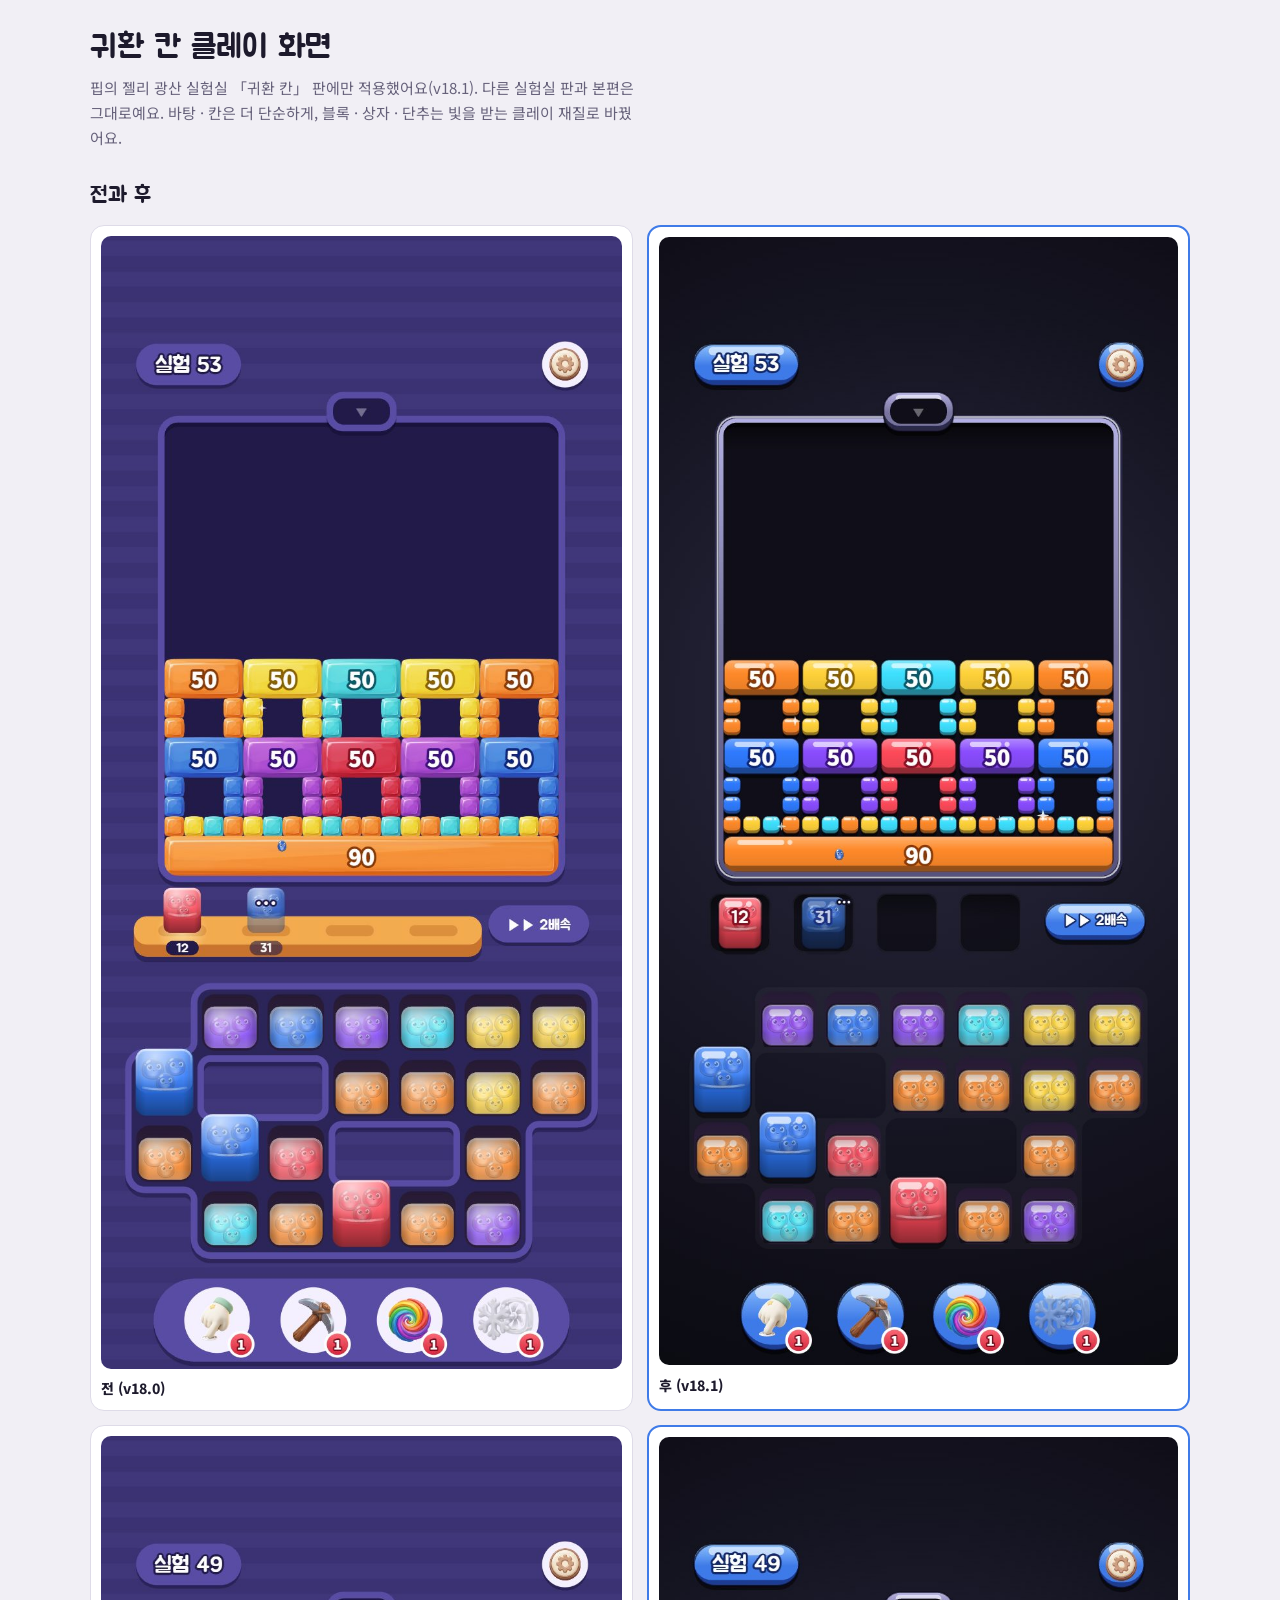
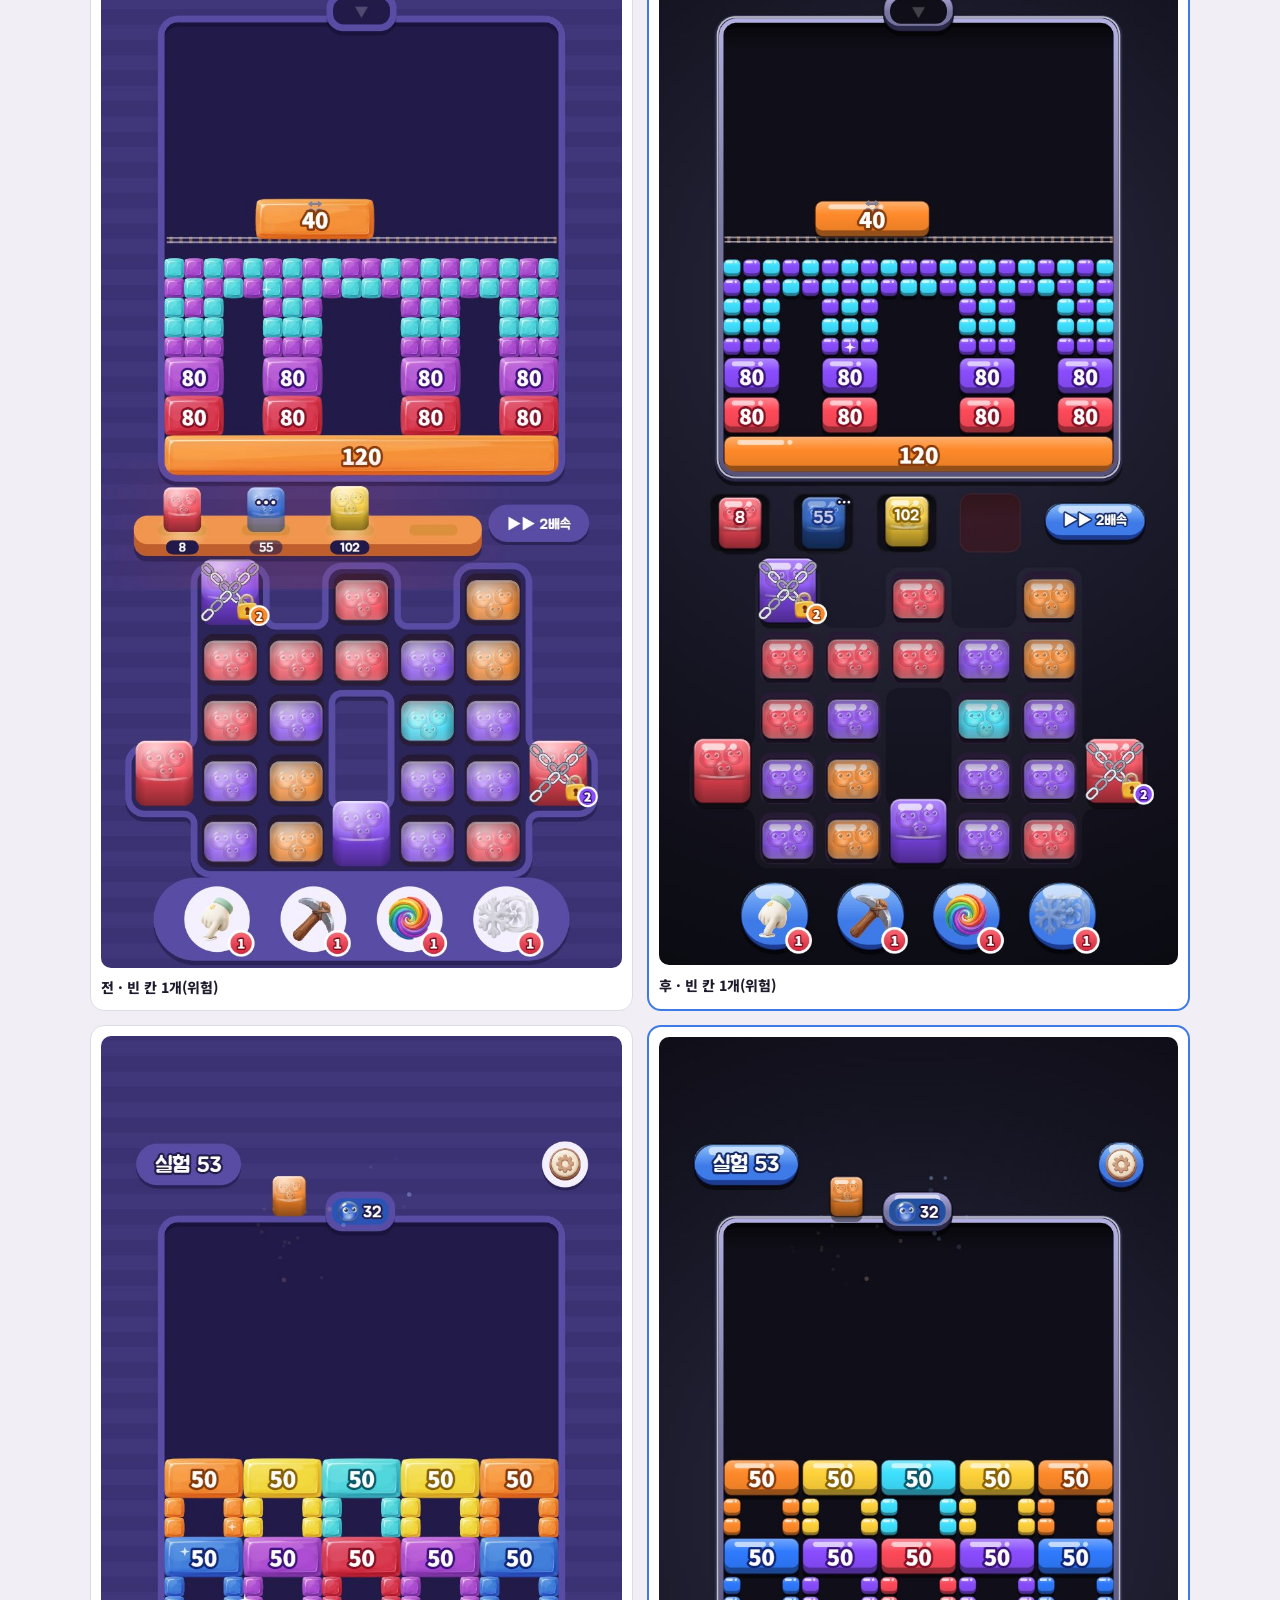
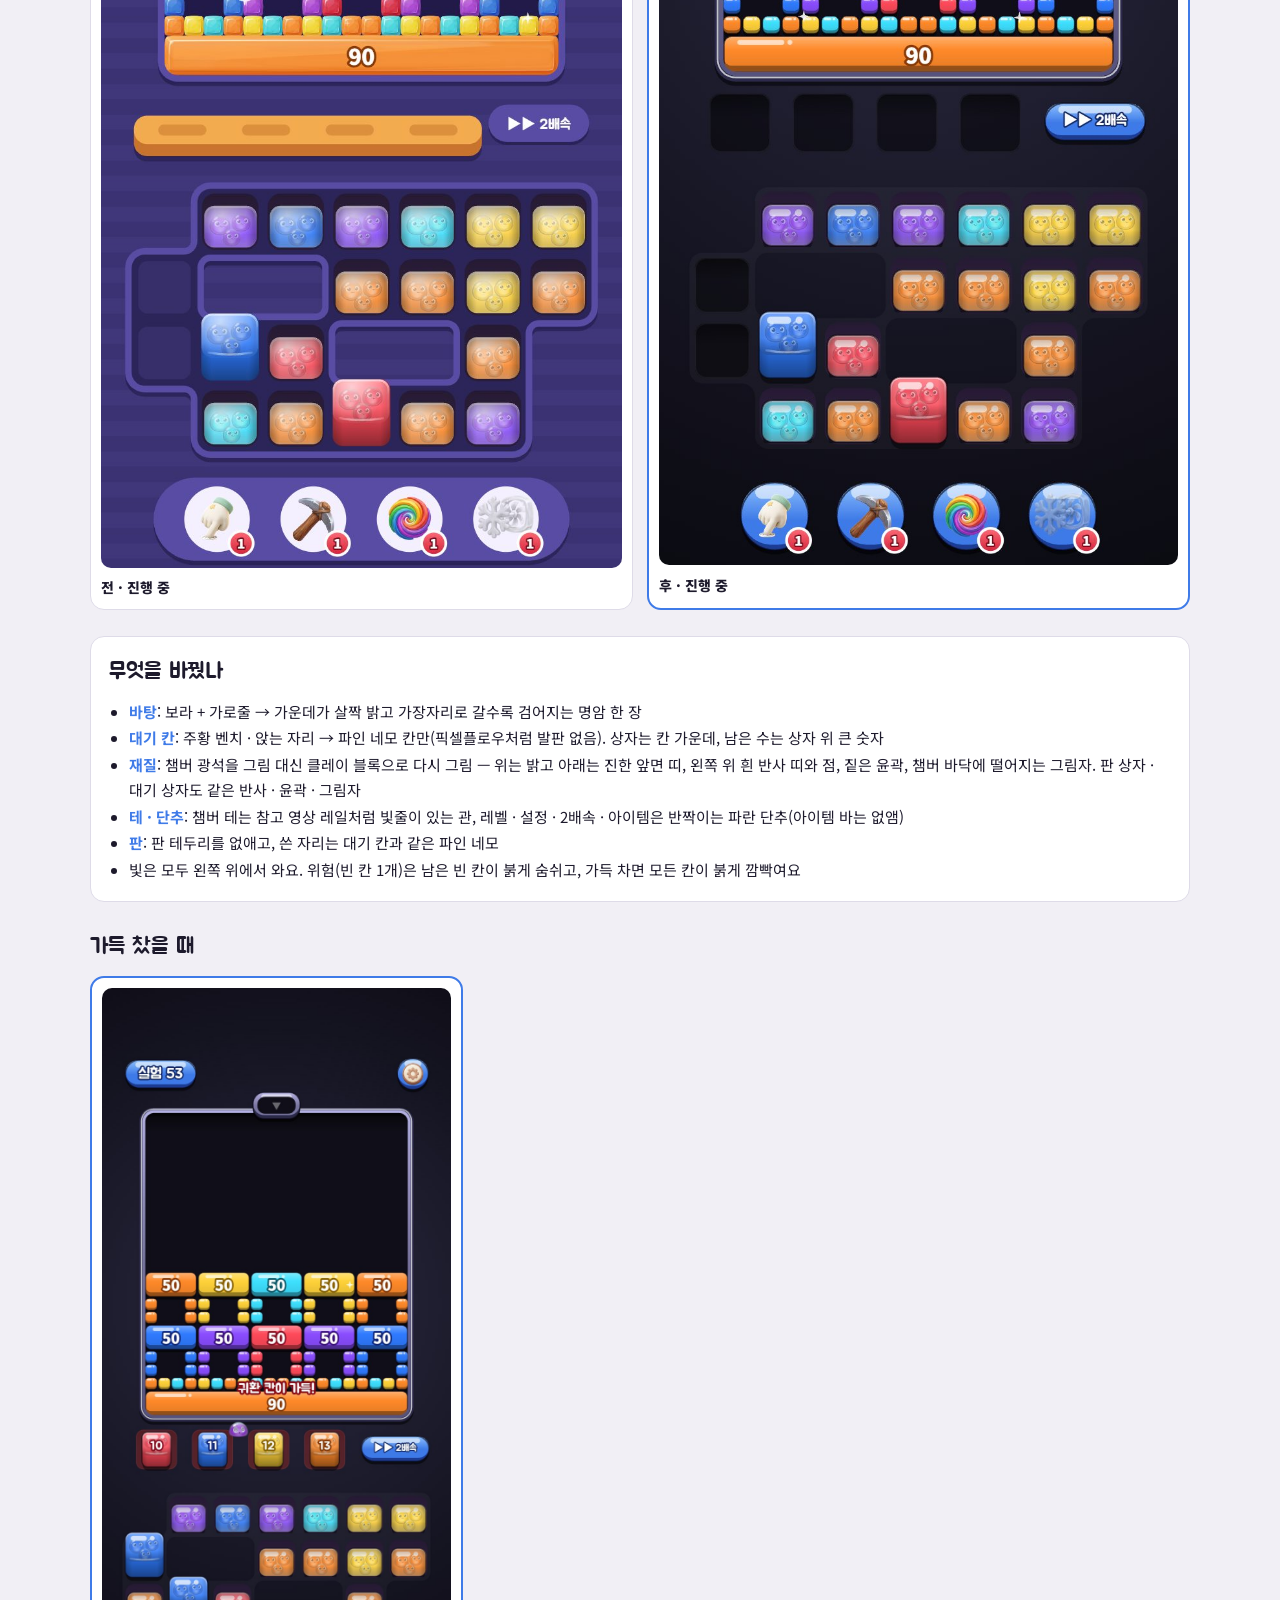
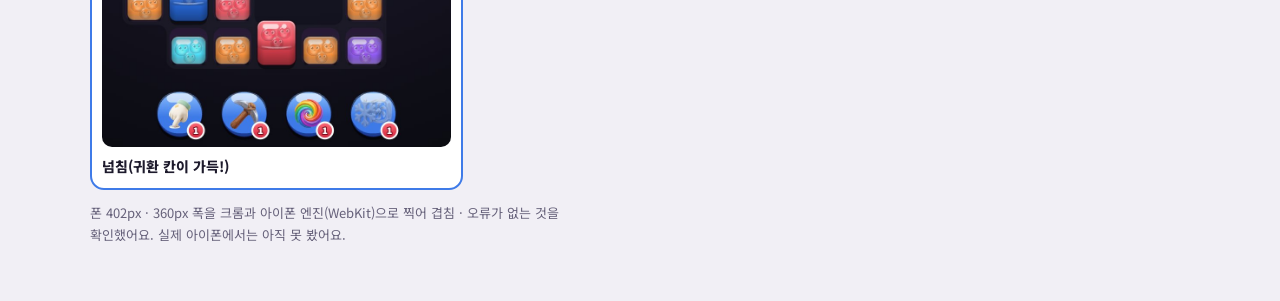
==== clay/index.html @ 87f44780 "deploy 2026-11-15_1923" ====
<!doctype html>
<html lang="ko">
<head>
<meta charset="utf-8">
<meta name="viewport" content="width=device-width, initial-scale=1, viewport-fit=cover">
<title>귀환 칸 클레이 화면</title>
<link rel="stylesheet" href="https://fonts.googleapis.com/css2?family=Jua&family=Noto+Sans+KR:wght@400;600;800&display=swap">
<style>
:root { --bg: #f1eff5; --panel: #fff; --ink: #1d1a2c; --muted: #66617a; --line: #dedbe8; --pick: #3f7be8;
  --display: 'Jua', 'Noto Sans KR', 'Apple SD Gothic Neo', sans-serif; --body: 'Noto Sans KR', 'Apple SD Gothic Neo', system-ui, sans-serif; }
@media (prefers-color-scheme: dark) { :root:not([data-theme="light"]) { --bg: #0e0d15; --panel: #1b1a27; --ink: #f2f0fa; --muted: #aaa6bf; --line: #2f2d40; --pick: #8cc0ff; color-scheme: dark } }
:root[data-theme="dark"] { --bg: #0e0d15; --panel: #1b1a27; --ink: #f2f0fa; --muted: #aaa6bf; --line: #2f2d40; --pick: #8cc0ff; color-scheme: dark }
body { margin: 0; background: var(--bg); color: var(--ink); font-family: var(--body); font-size: 15px; line-height: 1.65; }
.wrap { max-width: 1100px; margin: 0 auto; padding: 28px max(16px, env(safe-area-inset-right, 0px)) 56px max(16px, env(safe-area-inset-left, 0px)); display: grid; gap: 26px; }
h1, h2 { font-family: var(--display); font-weight: 400; margin: 0; text-wrap: balance; }
h1 { font-size: 32px; line-height: 1.2; } h2 { font-size: 22px; }
p { margin: 0; max-width: 68ch; } .muted { color: var(--muted); }
.pair { display: grid; grid-template-columns: repeat(2, minmax(0, 1fr)); gap: 14px; }
.grid { display: grid; grid-template-columns: repeat(2, minmax(0, 1fr)); gap: 14px; max-width: 760px; }
figure { margin: 0; background: var(--panel); border: 1px solid var(--line); border-radius: 14px; padding: 10px; display: grid; gap: 8px; min-width: 0; }
figure.after { border: 2px solid var(--pick); }
figure img { width: 100%; display: block; border-radius: 10px; aspect-ratio: 402 / 874; object-fit: cover; background: #0b0a12; }
figcaption { font-weight: 800; font-size: 14px; }
ul { margin: 0; padding-left: 20px; } li { margin: 2px 0; }
.box { background: var(--panel); border: 1px solid var(--line); border-radius: 14px; padding: 16px 18px; display: grid; gap: 8px; }
.box strong { color: var(--pick); }
</style>
</head>
<body>
<div class="wrap">
  <section style="display:grid;gap:10px">
    <h1>귀환 칸 클레이 화면</h1>
    <p class="muted">핍의 젤리 광산 실험실 「귀환 칸」 판에만 적용했어요(v18.1). 다른 실험실 판과 본편은 그대로예요. 바탕 · 칸은 더 단순하게, 블록 · 상자 · 단추는 빛을 받는 클레이 재질로 바꿨어요.</p>
  </section>

  <section style="display:grid;gap:12px">
    <h2>전과 후</h2>
    <div class="pair">
      <figure><img src="img/a53.jpg" alt="전: 보라 줄무늬 바탕, 주황 벤치 위 상자"><figcaption>전 (v18.0)</figcaption></figure>
      <figure class="after"><img src="img/c53.jpg" alt="후: 검정 명암 바탕, 파인 네모 대기 칸, 반짝이는 클레이 블록"><figcaption>후 (v18.1)</figcaption></figure>
      <figure><img src="img/a49.jpg" alt="전: 빈 칸 1개 위험, 벤치가 붉게 빛남"><figcaption>전 · 빈 칸 1개(위험)</figcaption></figure>
      <figure class="after"><img src="img/c49.jpg" alt="후: 남은 빈 칸이 붉게 숨쉼"><figcaption>후 · 빈 칸 1개(위험)</figcaption></figure>
      <figure><img src="img/aprog.jpg" alt="전: 진행 중 발사구"><figcaption>전 · 진행 중</figcaption></figure>
      <figure class="after"><img src="img/cprog.jpg" alt="후: 진행 중, 반짝이는 발사구와 대기 상자"><figcaption>후 · 진행 중</figcaption></figure>
    </div>
  </section>

  <section class="box">
    <h2>무엇을 바꿨나</h2>
    <ul>
      <li><strong>바탕</strong>: 보라 + 가로줄 → 가운데가 살짝 밝고 가장자리로 갈수록 검어지는 명암 한 장</li>
      <li><strong>대기 칸</strong>: 주황 벤치 · 앉는 자리 → 파인 네모 칸만(픽셀플로우처럼 발판 없음). 상자는 칸 가운데, 남은 수는 상자 위 큰 숫자</li>
      <li><strong>재질</strong>: 챔버 광석을 그림 대신 클레이 블록으로 다시 그림 — 위는 밝고 아래는 진한 앞면 띠, 왼쪽 위 흰 반사 띠와 점, 짙은 윤곽, 챔버 바닥에 떨어지는 그림자. 판 상자 · 대기 상자도 같은 반사 · 윤곽 · 그림자</li>
      <li><strong>테 · 단추</strong>: 챔버 테는 참고 영상 레일처럼 빛줄이 있는 관, 레벨 · 설정 · 2배속 · 아이템은 반짝이는 파란 단추(아이템 바는 없앰)</li>
      <li><strong>판</strong>: 판 테두리를 없애고, 쓴 자리는 대기 칸과 같은 파인 네모</li>
      <li>빛은 모두 왼쪽 위에서 와요. 위험(빈 칸 1개)은 남은 빈 칸이 붉게 숨쉬고, 가득 차면 모든 칸이 붉게 깜빡여요</li>
    </ul>
  </section>

  <section style="display:grid;gap:12px">
    <h2>가득 찼을 때</h2>
    <div class="grid">
      <figure class="after"><img src="img/cover.jpg" alt="귀환 칸이 가득 차 모든 칸이 붉게 깜빡임"><figcaption>넘침(귀환 칸이 가득!)</figcaption></figure>
    </div>
    <p class="muted" style="font-size:13px">폰 402px · 360px 폭을 크롬과 아이폰 엔진(WebKit)으로 찍어 겹침 · 오류가 없는 것을 확인했어요. 실제 아이폰에서는 아직 못 봤어요.</p>
  </section>
</div>
</body>
</html>
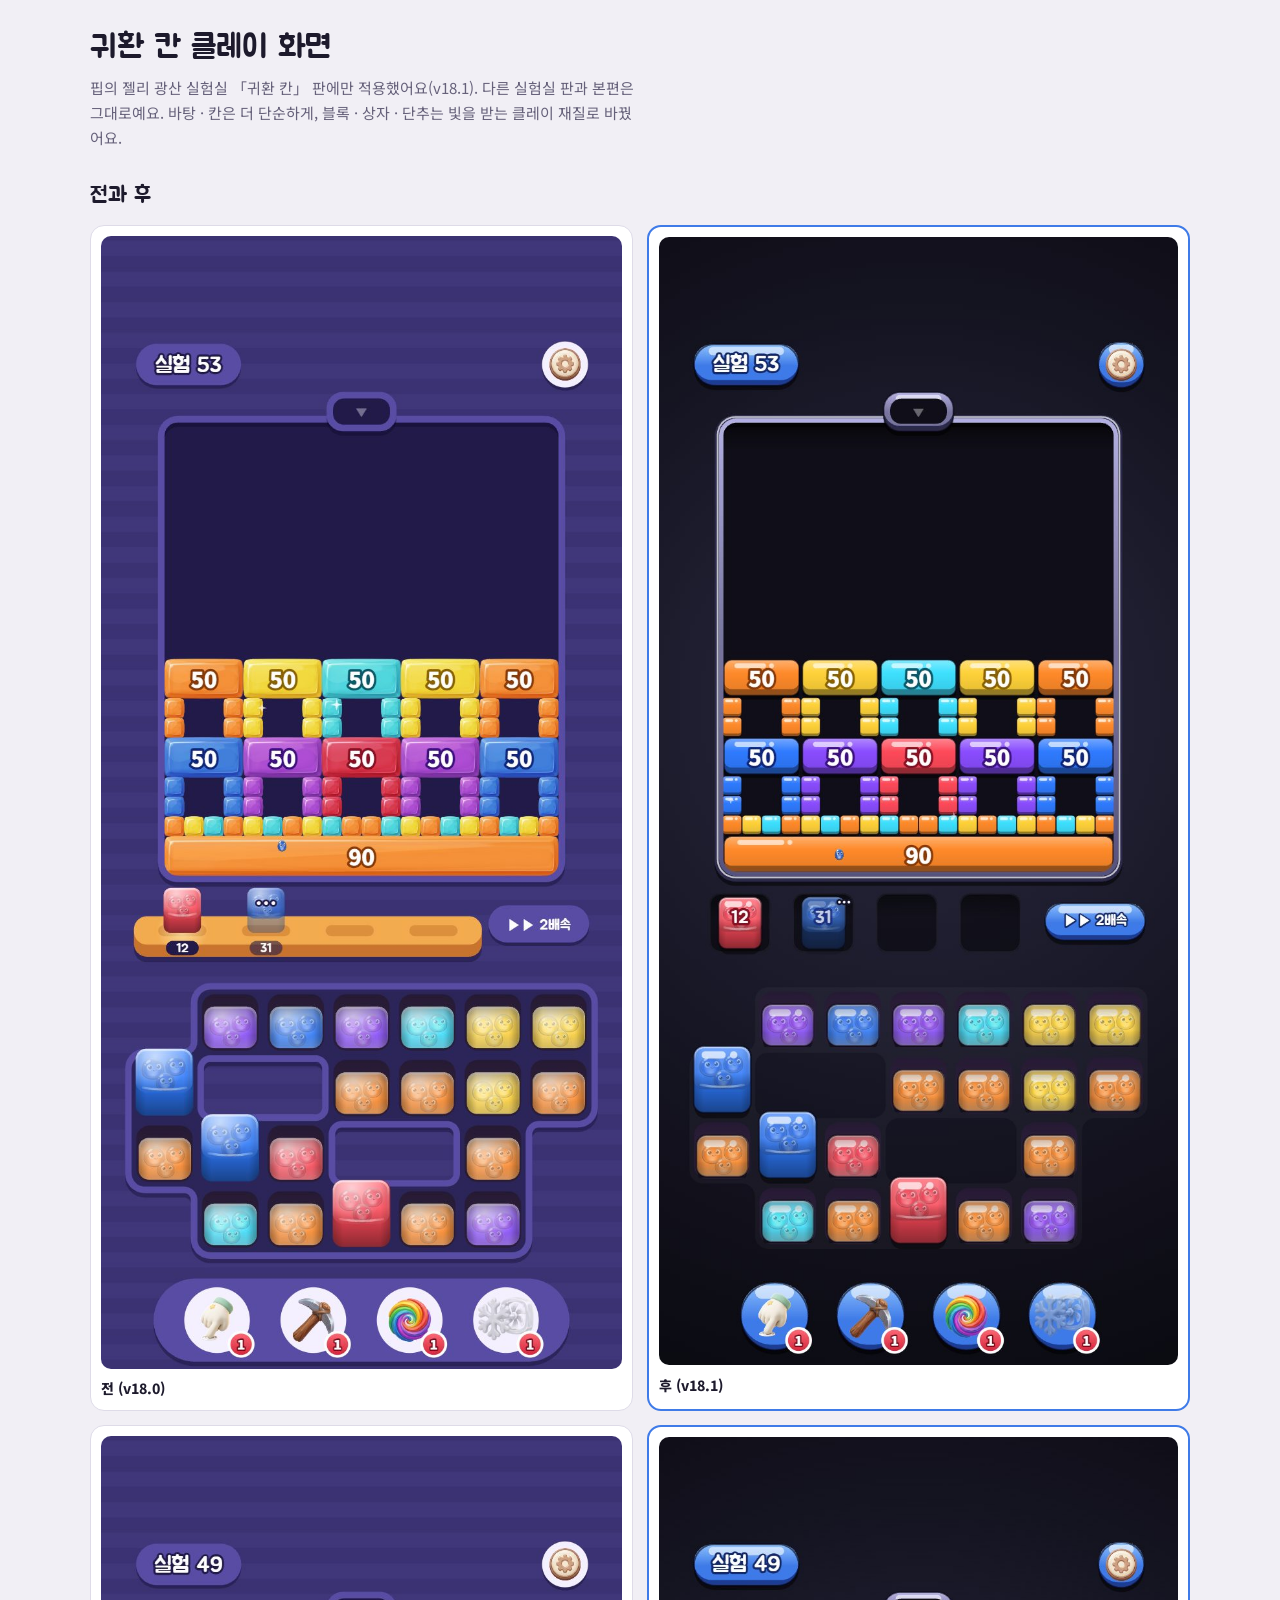
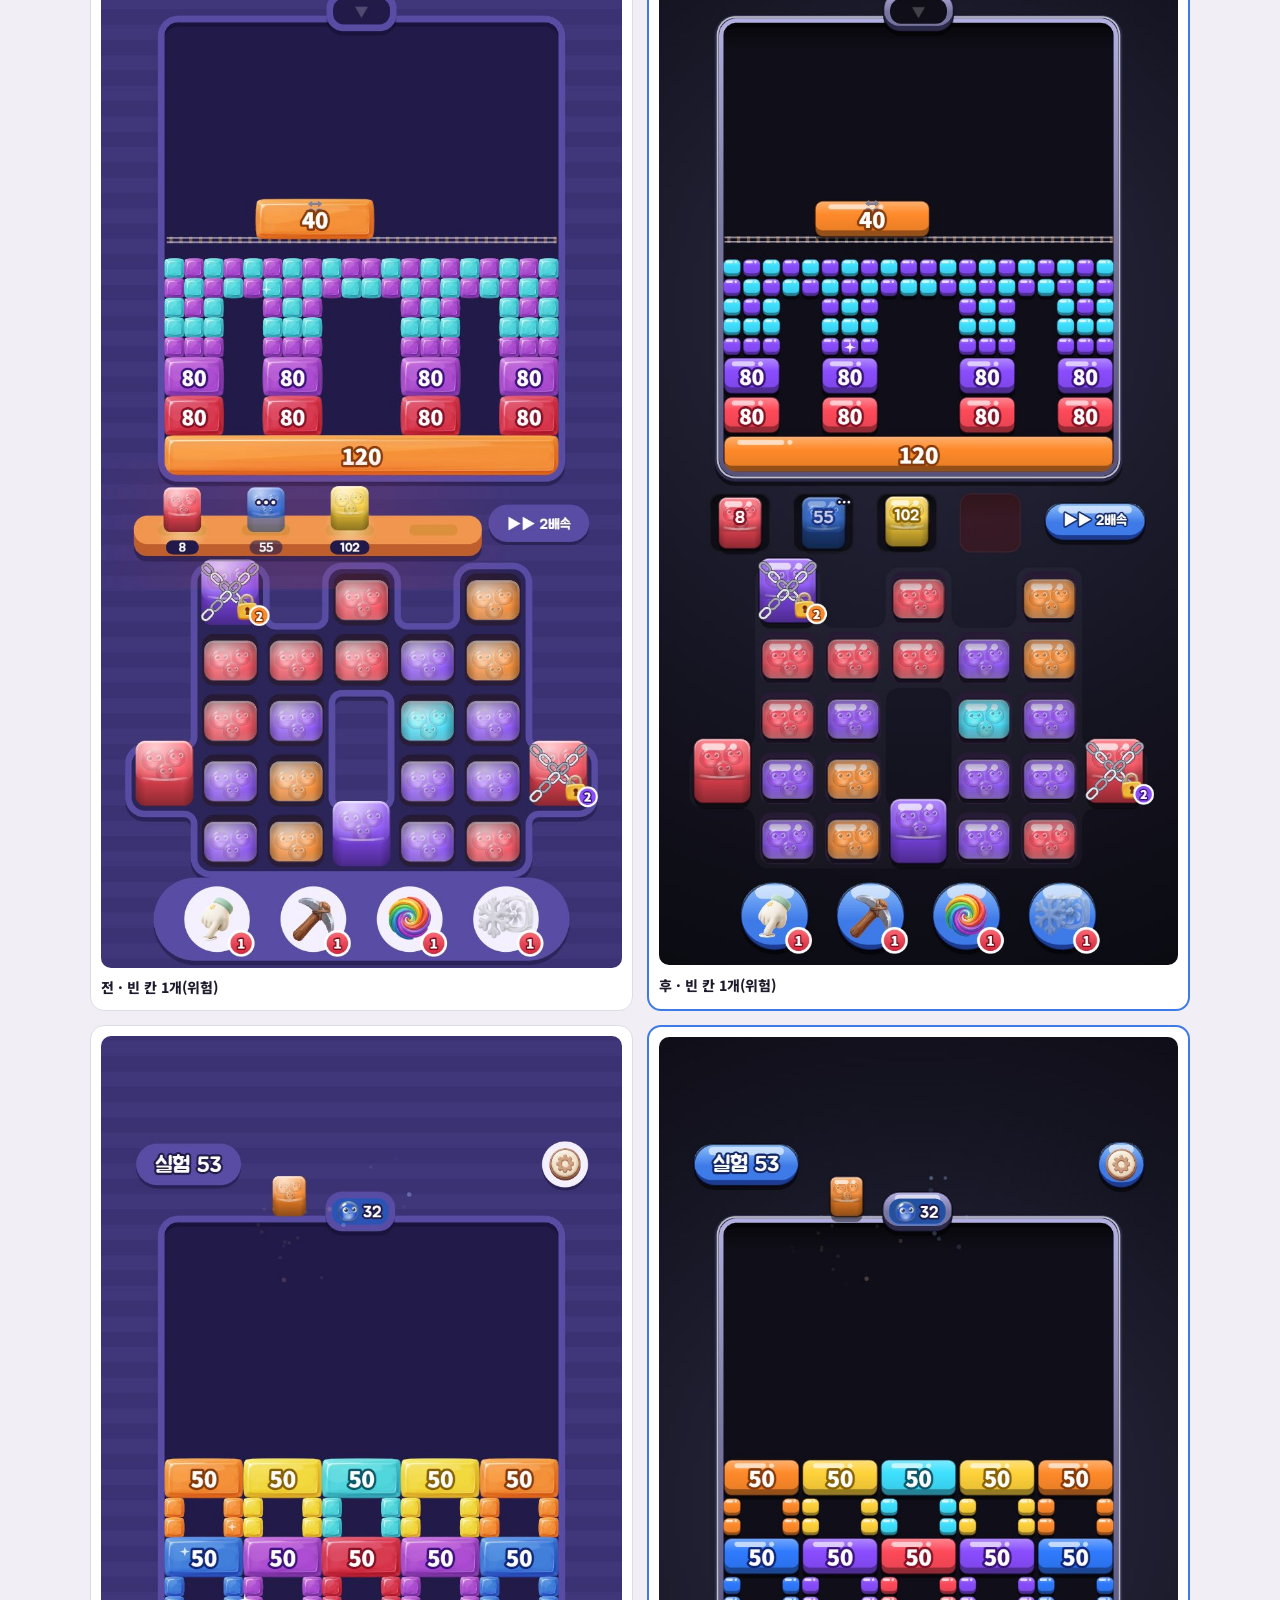
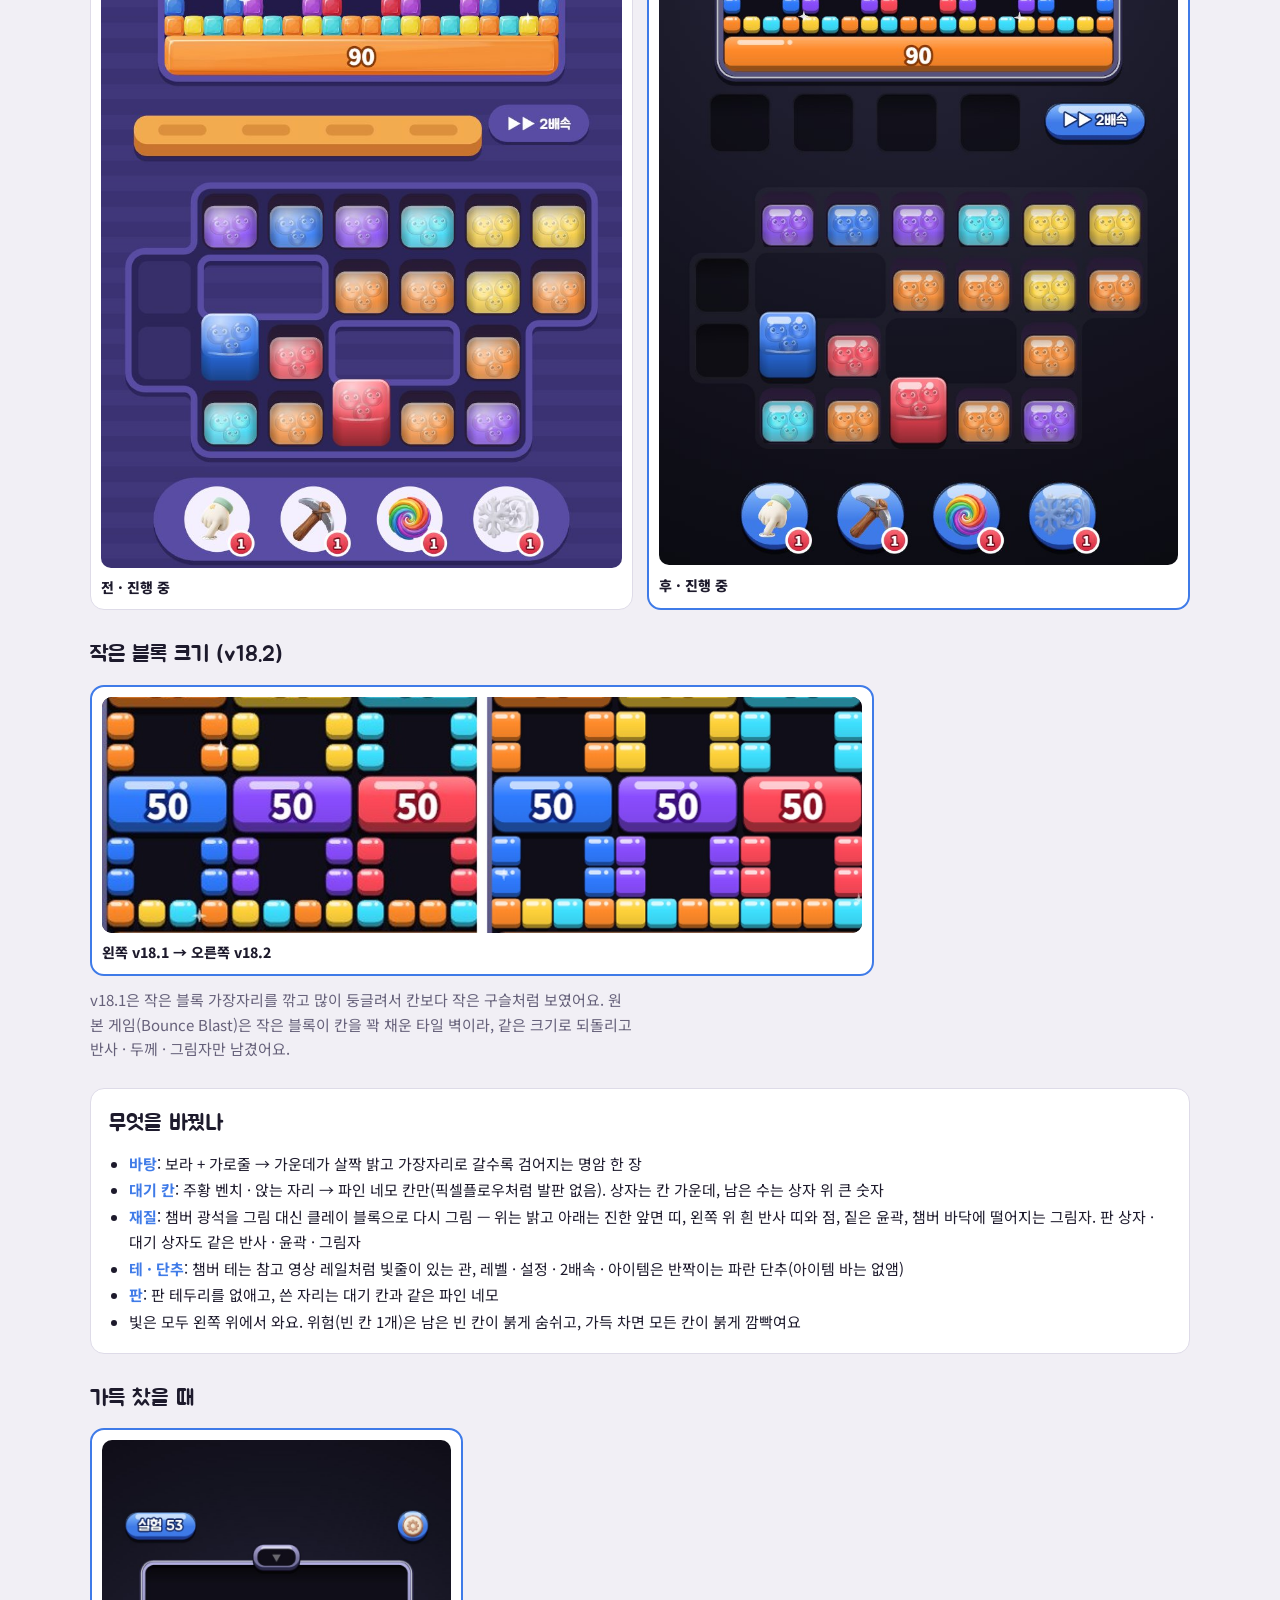
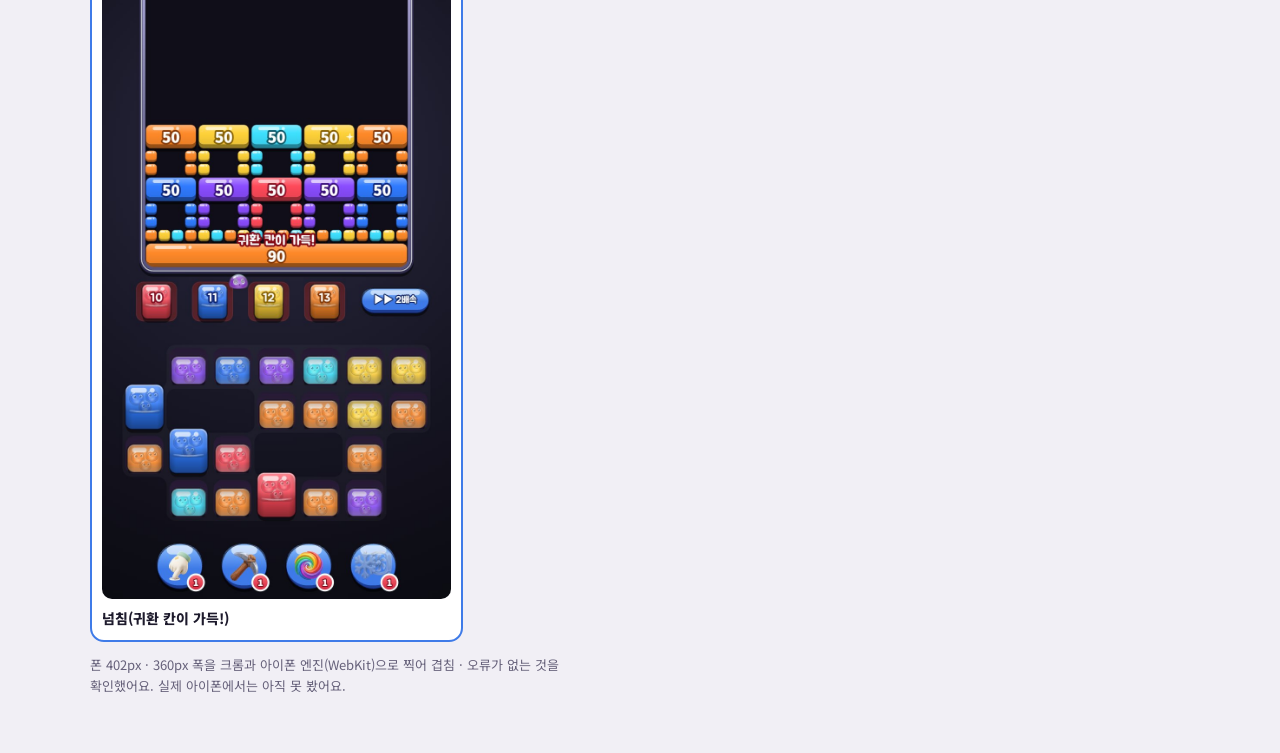
==== commit 9e8a0440: "deploy 2026-11-15_2304" ====
--- a/clay/index.html
+++ b/clay/index.html
@@ -45,6 +45,12 @@
     </div>
   </section>
 
+  <section style="display:grid;gap:12px">
+    <h2>작은 블록 크기 (v18.2)</h2>
+    <figure class="after" style="max-width:760px"><img src="img/small.jpg" alt="왼쪽 v18.1: 작은 블록이 둥글게 깎여 구슬처럼 떨어져 보임. 오른쪽 v18.2: 칸을 꽉 채운 타일" style="aspect-ratio:auto;object-fit:contain"><figcaption>왼쪽 v18.1 → 오른쪽 v18.2</figcaption></figure>
+    <p class="muted">v18.1은 작은 블록 가장자리를 깎고 많이 둥글려서 칸보다 작은 구슬처럼 보였어요. 원본 게임(Bounce Blast)은 작은 블록이 칸을 꽉 채운 타일 벽이라, 같은 크기로 되돌리고 반사 · 두께 · 그림자만 남겼어요.</p>
+  </section>
+
   <section class="box">
     <h2>무엇을 바꿨나</h2>
     <ul>
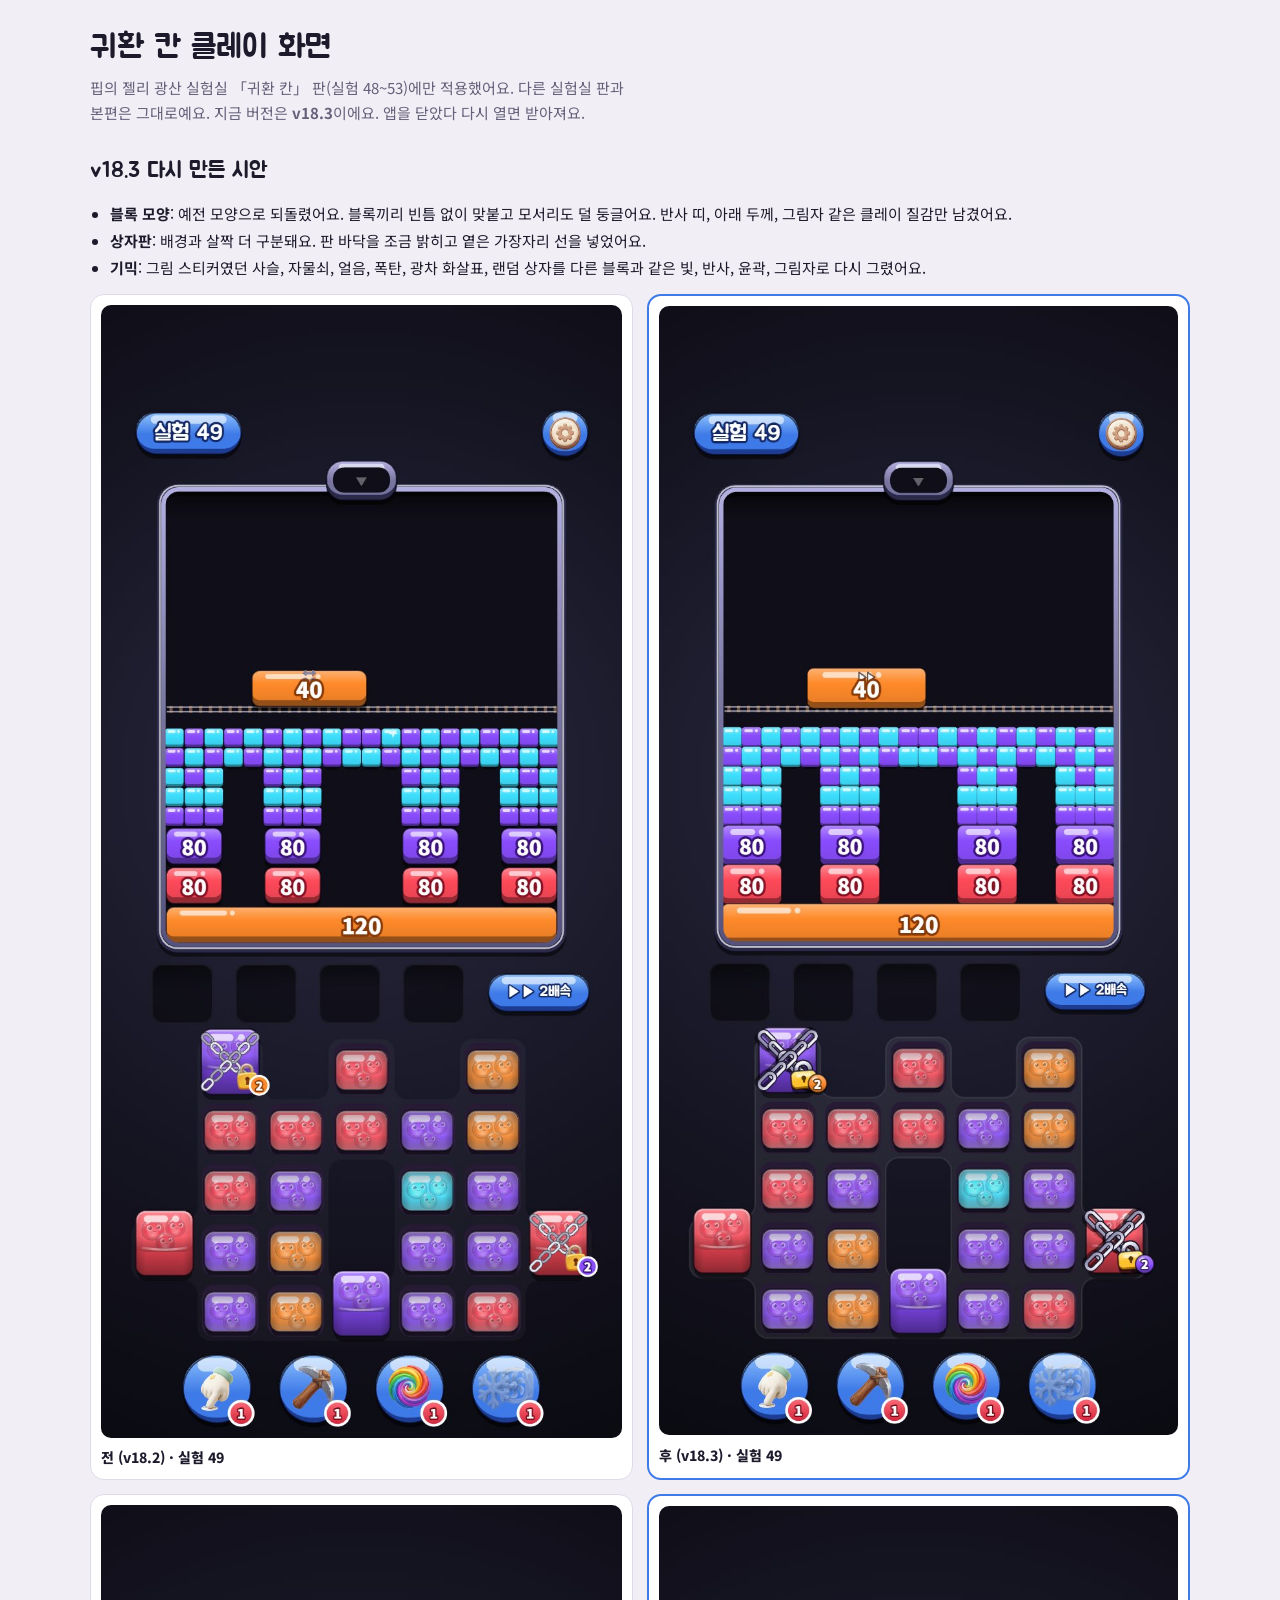
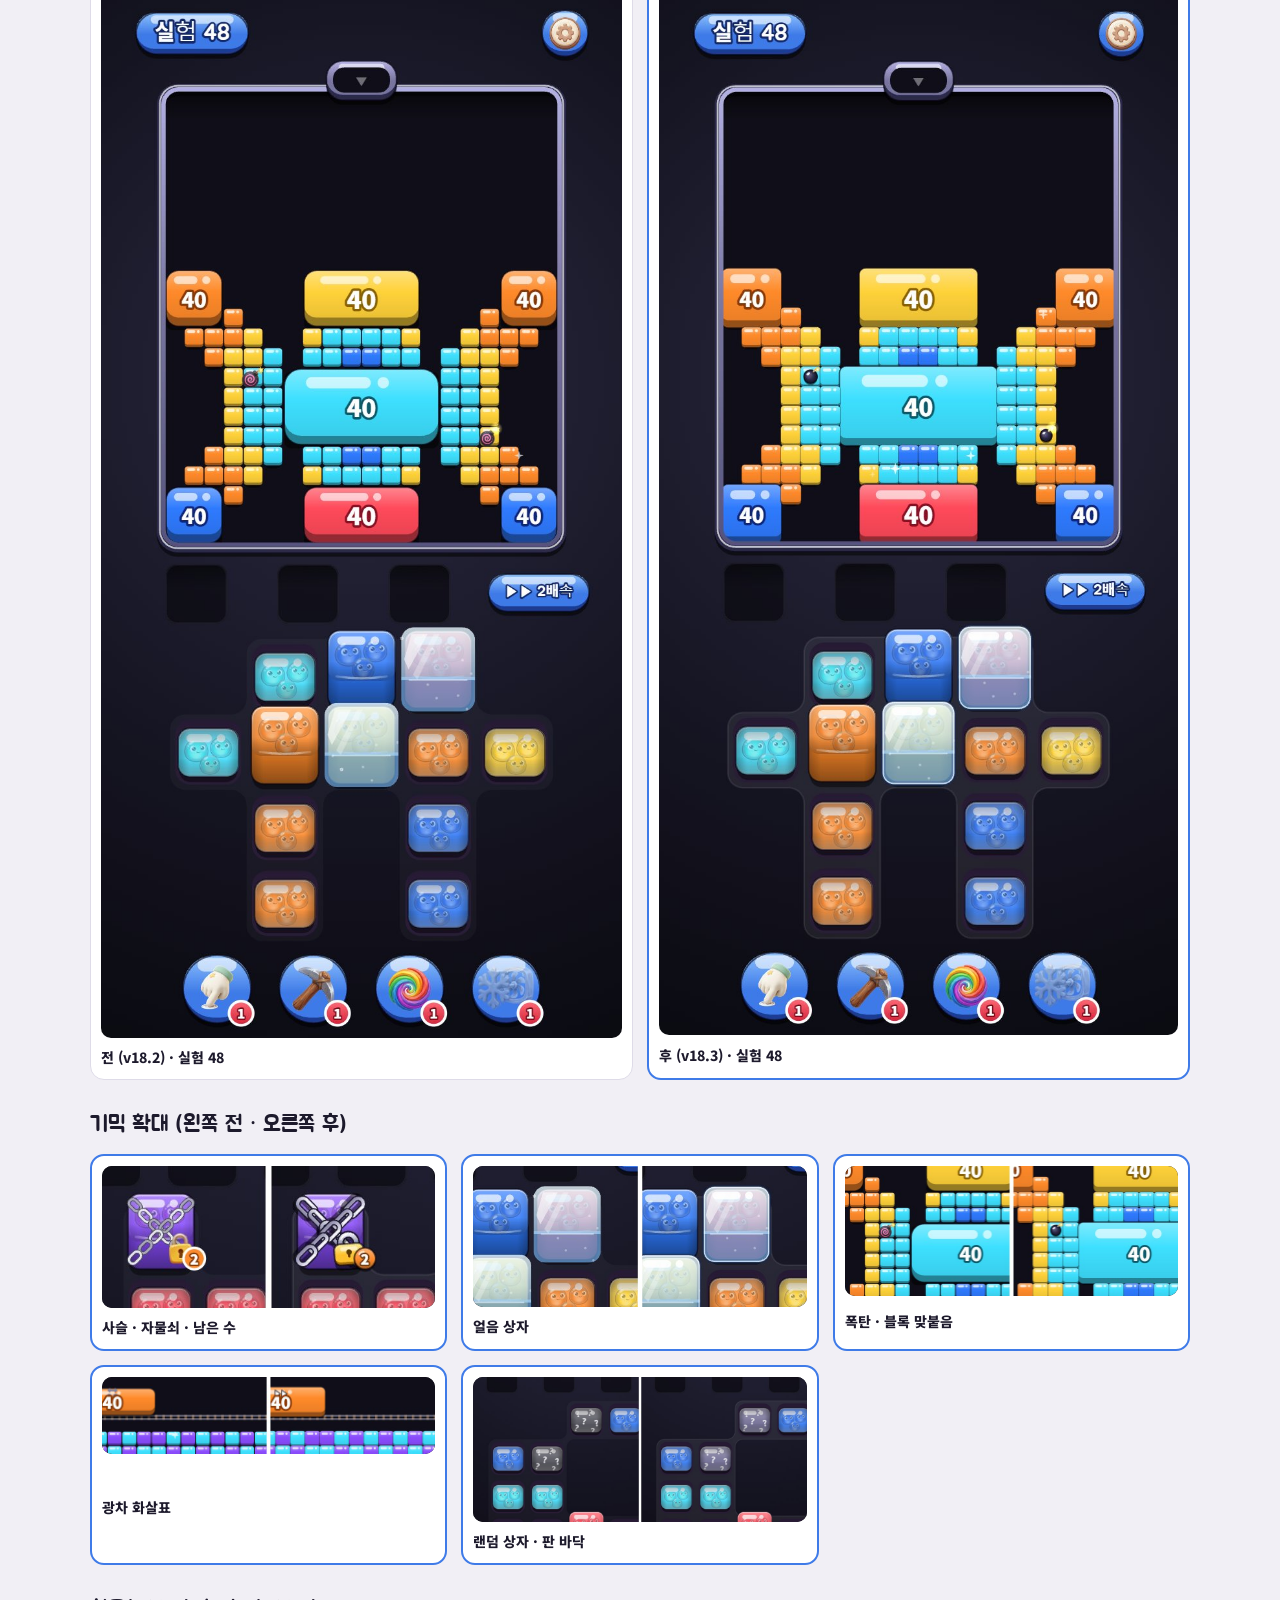
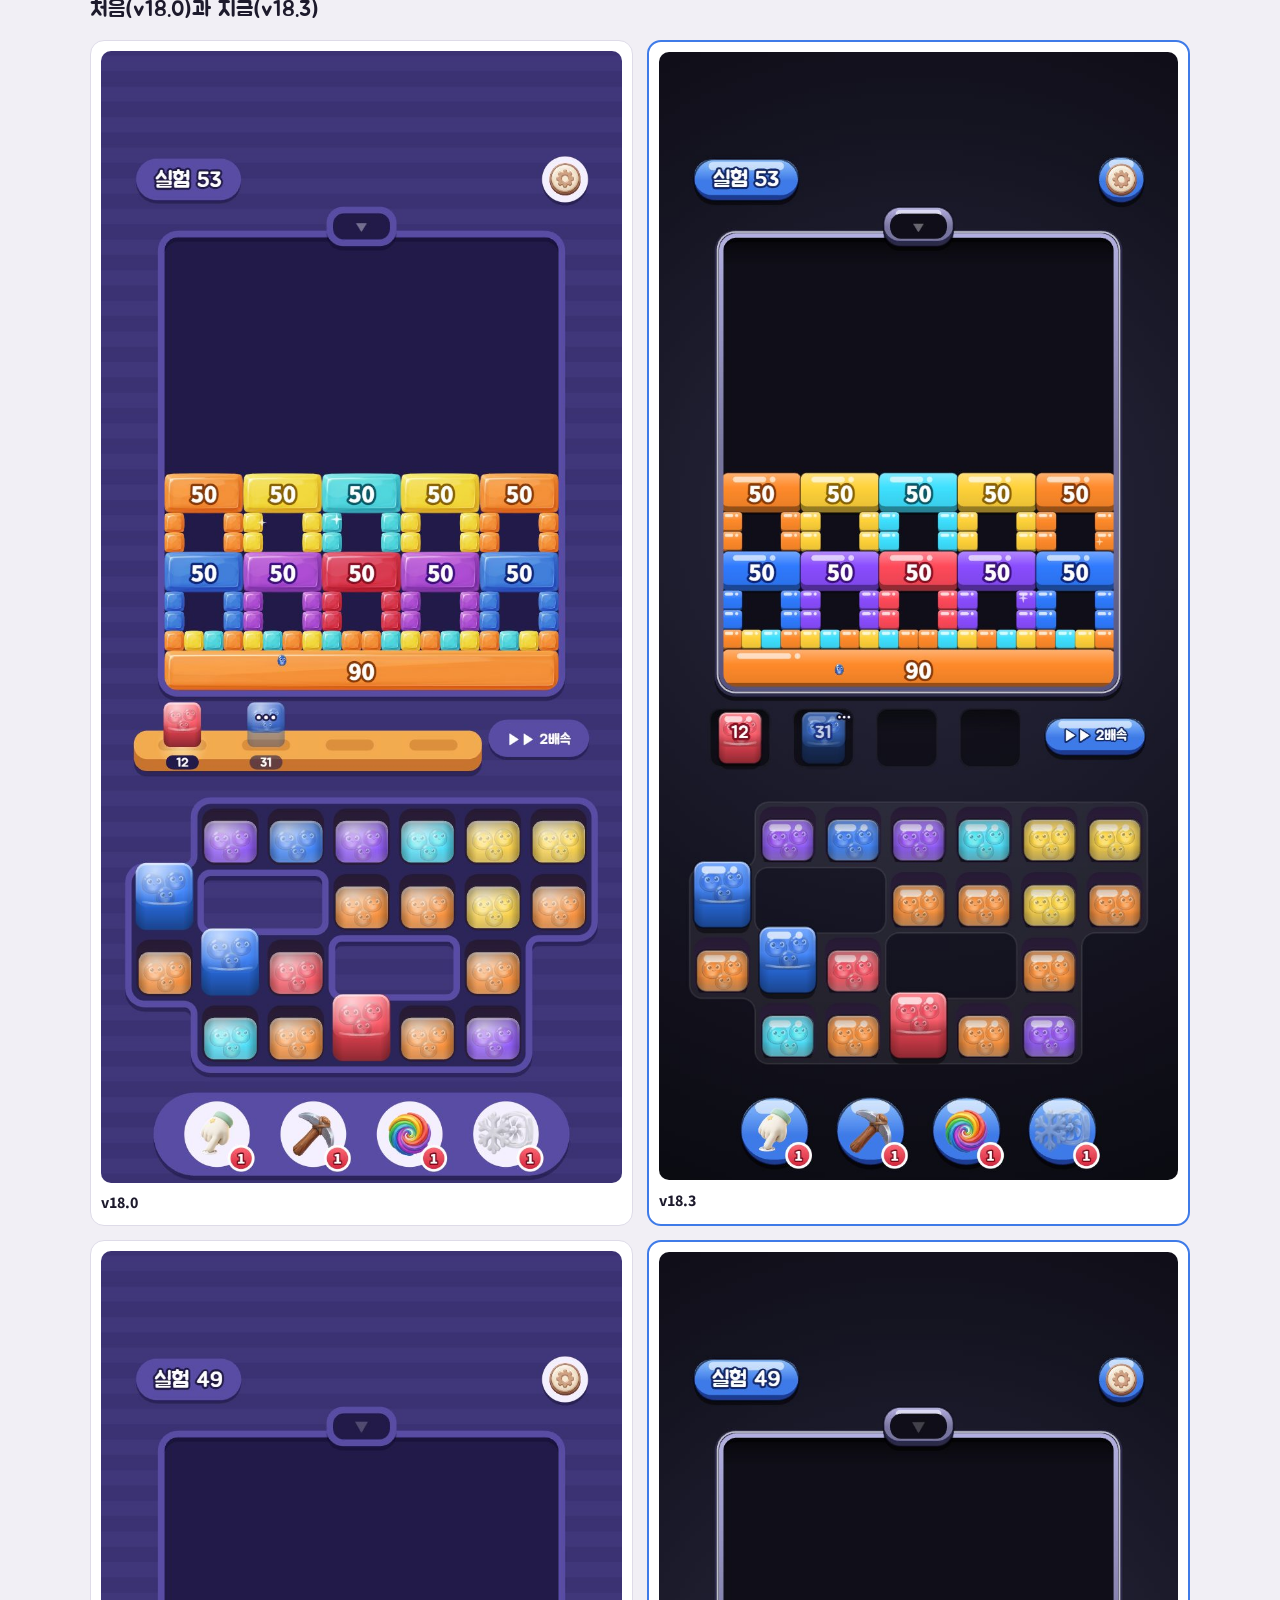
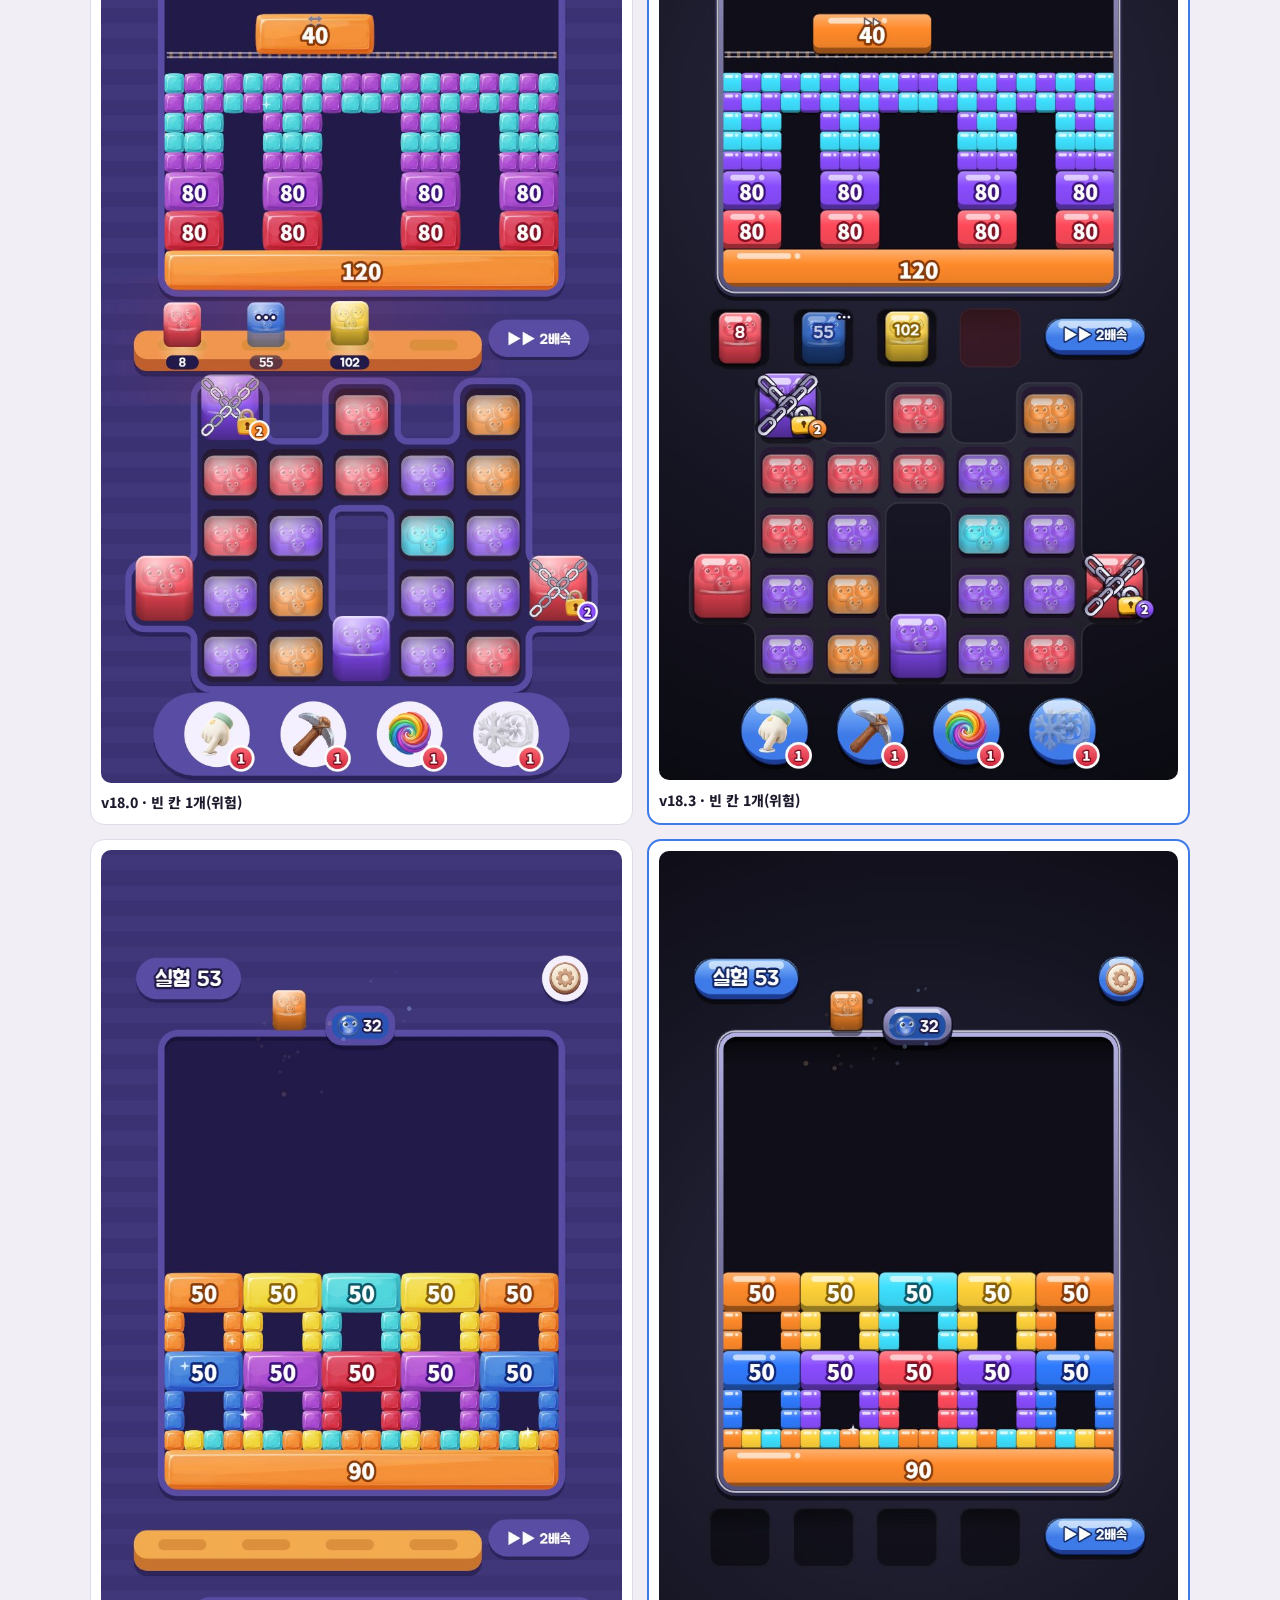
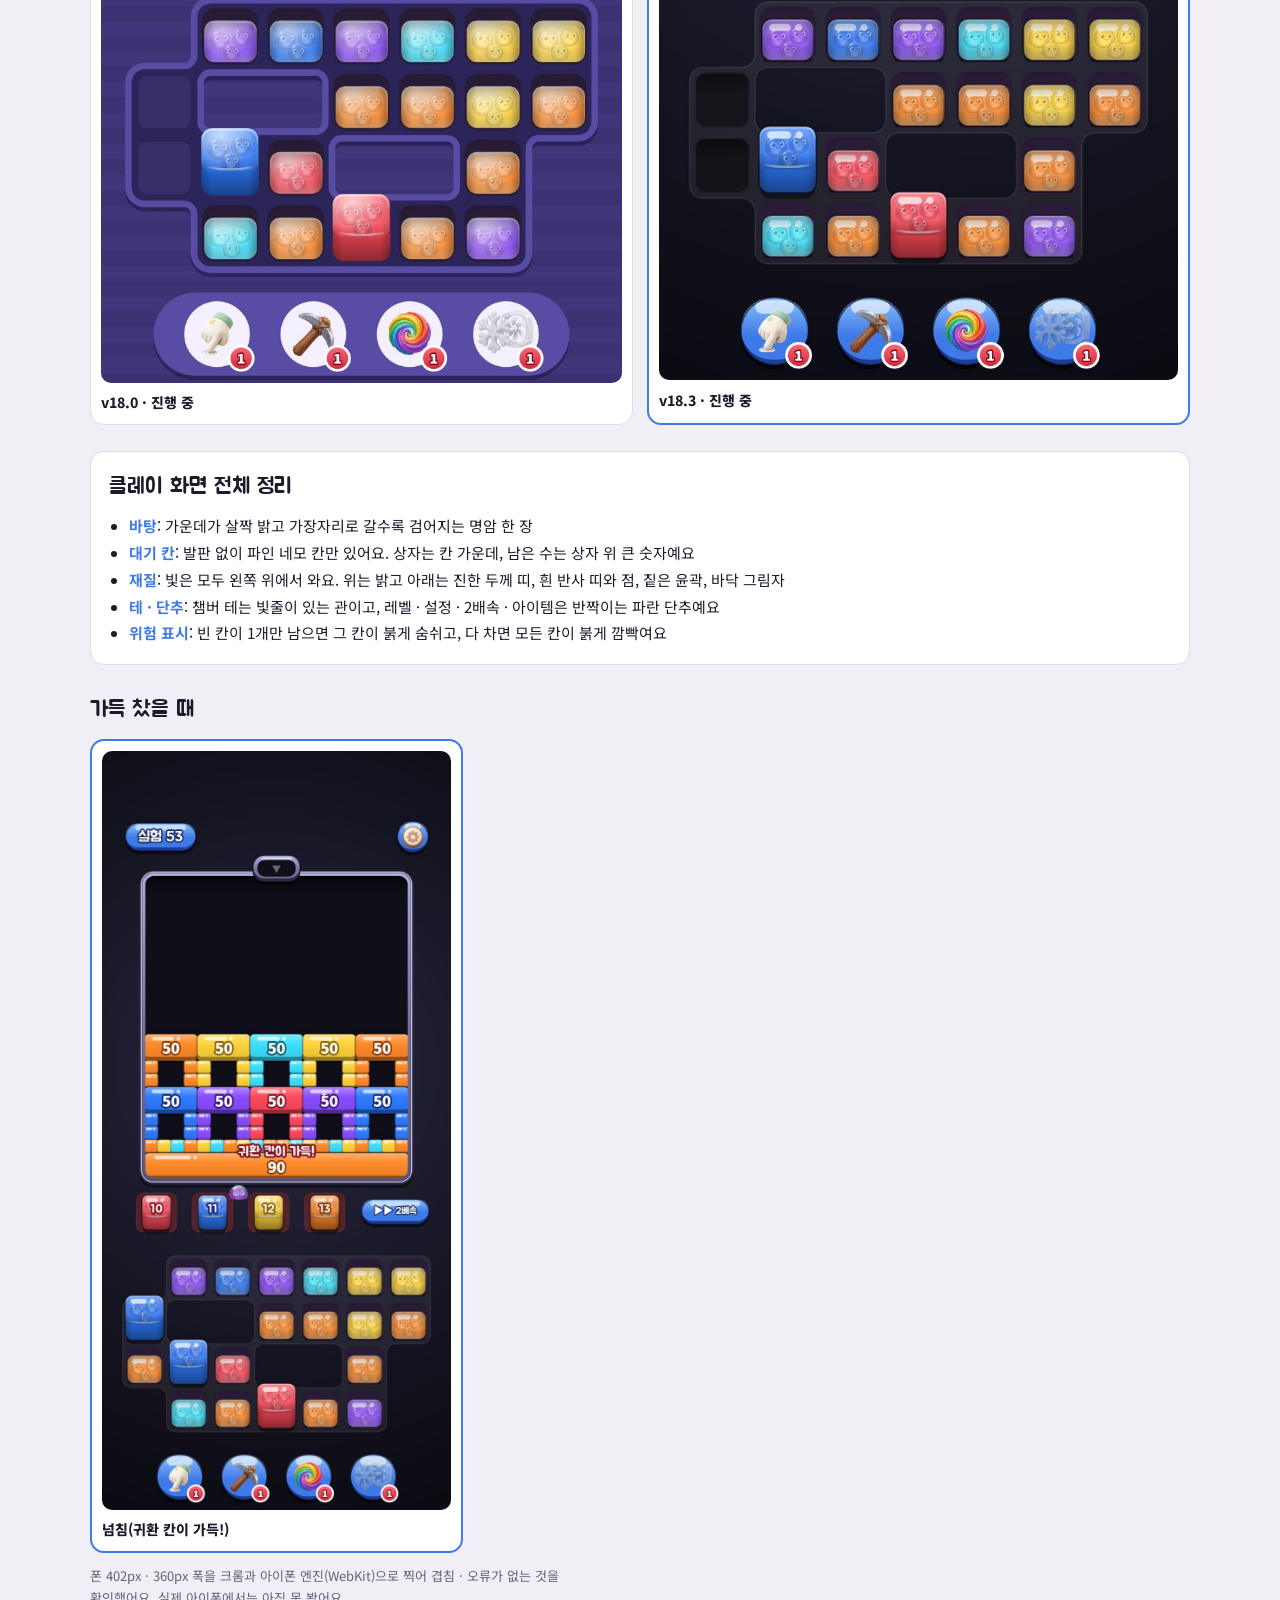
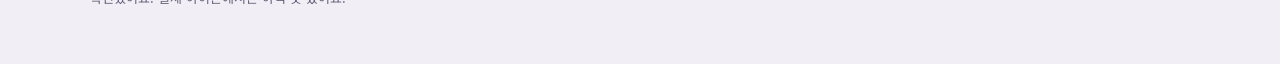
==== commit 468cd027: "deploy 2026-11-16_0923" ====
--- a/clay/index.html
+++ b/clay/index.html
@@ -16,10 +16,12 @@
 h1 { font-size: 32px; line-height: 1.2; } h2 { font-size: 22px; }
 p { margin: 0; max-width: 68ch; } .muted { color: var(--muted); }
 .pair { display: grid; grid-template-columns: repeat(2, minmax(0, 1fr)); gap: 14px; }
+.zooms { display: grid; grid-template-columns: repeat(auto-fit, minmax(280px, 1fr)); gap: 14px; }
 .grid { display: grid; grid-template-columns: repeat(2, minmax(0, 1fr)); gap: 14px; max-width: 760px; }
 figure { margin: 0; background: var(--panel); border: 1px solid var(--line); border-radius: 14px; padding: 10px; display: grid; gap: 8px; min-width: 0; }
 figure.after { border: 2px solid var(--pick); }
 figure img { width: 100%; display: block; border-radius: 10px; aspect-ratio: 402 / 874; object-fit: cover; background: #0b0a12; }
+figure img.free { aspect-ratio: auto; object-fit: contain; }
 figcaption { font-weight: 800; font-size: 14px; }
 ul { margin: 0; padding-left: 20px; } li { margin: 2px 0; }
 .box { background: var(--panel); border: 1px solid var(--line); border-radius: 14px; padding: 16px 18px; display: grid; gap: 8px; }
@@ -30,36 +32,55 @@
 <div class="wrap">
   <section style="display:grid;gap:10px">
     <h1>귀환 칸 클레이 화면</h1>
-    <p class="muted">핍의 젤리 광산 실험실 「귀환 칸」 판에만 적용했어요(v18.1). 다른 실험실 판과 본편은 그대로예요. 바탕 · 칸은 더 단순하게, 블록 · 상자 · 단추는 빛을 받는 클레이 재질로 바꿨어요.</p>
+    <p class="muted">핍의 젤리 광산 실험실 「귀환 칸」 판(실험 48~53)에만 적용했어요. 다른 실험실 판과 본편은 그대로예요. 지금 버전은 <strong>v18.3</strong>이에요. 앱을 닫았다 다시 열면 받아져요.</p>
   </section>
 
   <section style="display:grid;gap:12px">
-    <h2>전과 후</h2>
+    <h2>v18.3 다시 만든 시안</h2>
+    <ul>
+      <li><strong>블록 모양</strong>: 예전 모양으로 되돌렸어요. 블록끼리 빈틈 없이 맞붙고 모서리도 덜 둥글어요. 반사 띠, 아래 두께, 그림자 같은 클레이 질감만 남겼어요.</li>
+      <li><strong>상자판</strong>: 배경과 살짝 더 구분돼요. 판 바닥을 조금 밝히고 옅은 가장자리 선을 넣었어요.</li>
+      <li><strong>기믹</strong>: 그림 스티커였던 사슬, 자물쇠, 얼음, 폭탄, 광차 화살표, 랜덤 상자를 다른 블록과 같은 빛, 반사, 윤곽, 그림자로 다시 그렸어요.</li>
+    </ul>
     <div class="pair">
-      <figure><img src="img/a53.jpg" alt="전: 보라 줄무늬 바탕, 주황 벤치 위 상자"><figcaption>전 (v18.0)</figcaption></figure>
-      <figure class="after"><img src="img/c53.jpg" alt="후: 검정 명암 바탕, 파인 네모 대기 칸, 반짝이는 클레이 블록"><figcaption>후 (v18.1)</figcaption></figure>
-      <figure><img src="img/a49.jpg" alt="전: 빈 칸 1개 위험, 벤치가 붉게 빛남"><figcaption>전 · 빈 칸 1개(위험)</figcaption></figure>
-      <figure class="after"><img src="img/c49.jpg" alt="후: 남은 빈 칸이 붉게 숨쉼"><figcaption>후 · 빈 칸 1개(위험)</figcaption></figure>
-      <figure><img src="img/aprog.jpg" alt="전: 진행 중 발사구"><figcaption>전 · 진행 중</figcaption></figure>
-      <figure class="after"><img src="img/cprog.jpg" alt="후: 진행 중, 반짝이는 발사구와 대기 상자"><figcaption>후 · 진행 중</figcaption></figure>
+      <figure><img src="img/b3_49.jpg" alt="v18.2: 블록 사이 틈, 그림 자물쇠"><figcaption>전 (v18.2) · 실험 49</figcaption></figure>
+      <figure class="after"><img src="img/n3_49.jpg" alt="v18.3: 빈틈 없는 블록, 클레이 사슬 자물쇠"><figcaption>후 (v18.3) · 실험 49</figcaption></figure>
+      <figure><img src="img/b3_48.jpg" alt="v18.2: 사탕 폭탄 그림, 얼음 상자"><figcaption>전 (v18.2) · 실험 48</figcaption></figure>
+      <figure class="after"><img src="img/n3_48.jpg" alt="v18.3: 클레이 폭탄, 윤곽 있는 얼음 상자"><figcaption>후 (v18.3) · 실험 48</figcaption></figure>
     </div>
   </section>
 
   <section style="display:grid;gap:12px">
-    <h2>작은 블록 크기 (v18.2)</h2>
-    <figure class="after" style="max-width:760px"><img src="img/small.jpg" alt="왼쪽 v18.1: 작은 블록이 둥글게 깎여 구슬처럼 떨어져 보임. 오른쪽 v18.2: 칸을 꽉 채운 타일" style="aspect-ratio:auto;object-fit:contain"><figcaption>왼쪽 v18.1 → 오른쪽 v18.2</figcaption></figure>
-    <p class="muted">v18.1은 작은 블록 가장자리를 깎고 많이 둥글려서 칸보다 작은 구슬처럼 보였어요. 원본 게임(Bounce Blast)은 작은 블록이 칸을 꽉 채운 타일 벽이라, 같은 크기로 되돌리고 반사 · 두께 · 그림자만 남겼어요.</p>
+    <h2>기믹 확대 (왼쪽 전 · 오른쪽 후)</h2>
+    <div class="zooms">
+      <figure class="after"><img class="free" src="img/z_chain.jpg" alt="사슬과 자물쇠 전후"><figcaption>사슬 · 자물쇠 · 남은 수</figcaption></figure>
+      <figure class="after"><img class="free" src="img/z_ice.jpg" alt="얼음 상자 전후"><figcaption>얼음 상자</figcaption></figure>
+      <figure class="after"><img class="free" src="img/z_bomb.jpg" alt="폭탄 블록과 빈틈 없는 블록 전후"><figcaption>폭탄 · 블록 맞붙음</figcaption></figure>
+      <figure class="after"><img class="free" src="img/z_mover.jpg" alt="광차 블록 화살표 전후"><figcaption>광차 화살표</figcaption></figure>
+      <figure class="after"><img class="free" src="img/z_myst.jpg" alt="랜덤 상자와 판 바닥 전후"><figcaption>랜덤 상자 · 판 바닥</figcaption></figure>
+    </div>
+  </section>
+
+  <section style="display:grid;gap:12px">
+    <h2>처음(v18.0)과 지금(v18.3)</h2>
+    <div class="pair">
+      <figure><img src="img/a53.jpg" alt="v18.0: 보라 줄무늬 바탕, 주황 벤치 위 상자"><figcaption>v18.0</figcaption></figure>
+      <figure class="after"><img src="img/c53.jpg" alt="v18.3: 검정 명암 바탕, 파인 네모 대기 칸, 클레이 블록"><figcaption>v18.3</figcaption></figure>
+      <figure><img src="img/a49.jpg" alt="v18.0: 빈 칸 1개 위험"><figcaption>v18.0 · 빈 칸 1개(위험)</figcaption></figure>
+      <figure class="after"><img src="img/c49.jpg" alt="v18.3: 남은 빈 칸이 붉게 숨쉼"><figcaption>v18.3 · 빈 칸 1개(위험)</figcaption></figure>
+      <figure><img src="img/aprog.jpg" alt="v18.0: 진행 중"><figcaption>v18.0 · 진행 중</figcaption></figure>
+      <figure class="after"><img src="img/cprog.jpg" alt="v18.3: 진행 중"><figcaption>v18.3 · 진행 중</figcaption></figure>
+    </div>
   </section>
 
   <section class="box">
-    <h2>무엇을 바꿨나</h2>
+    <h2>클레이 화면 전체 정리</h2>
     <ul>
-      <li><strong>바탕</strong>: 보라 + 가로줄 → 가운데가 살짝 밝고 가장자리로 갈수록 검어지는 명암 한 장</li>
-      <li><strong>대기 칸</strong>: 주황 벤치 · 앉는 자리 → 파인 네모 칸만(픽셀플로우처럼 발판 없음). 상자는 칸 가운데, 남은 수는 상자 위 큰 숫자</li>
-      <li><strong>재질</strong>: 챔버 광석을 그림 대신 클레이 블록으로 다시 그림 — 위는 밝고 아래는 진한 앞면 띠, 왼쪽 위 흰 반사 띠와 점, 짙은 윤곽, 챔버 바닥에 떨어지는 그림자. 판 상자 · 대기 상자도 같은 반사 · 윤곽 · 그림자</li>
-      <li><strong>테 · 단추</strong>: 챔버 테는 참고 영상 레일처럼 빛줄이 있는 관, 레벨 · 설정 · 2배속 · 아이템은 반짝이는 파란 단추(아이템 바는 없앰)</li>
-      <li><strong>판</strong>: 판 테두리를 없애고, 쓴 자리는 대기 칸과 같은 파인 네모</li>
-      <li>빛은 모두 왼쪽 위에서 와요. 위험(빈 칸 1개)은 남은 빈 칸이 붉게 숨쉬고, 가득 차면 모든 칸이 붉게 깜빡여요</li>
+      <li><strong>바탕</strong>: 가운데가 살짝 밝고 가장자리로 갈수록 검어지는 명암 한 장</li>
+      <li><strong>대기 칸</strong>: 발판 없이 파인 네모 칸만 있어요. 상자는 칸 가운데, 남은 수는 상자 위 큰 숫자예요</li>
+      <li><strong>재질</strong>: 빛은 모두 왼쪽 위에서 와요. 위는 밝고 아래는 진한 두께 띠, 흰 반사 띠와 점, 짙은 윤곽, 바닥 그림자</li>
+      <li><strong>테 · 단추</strong>: 챔버 테는 빛줄이 있는 관이고, 레벨 · 설정 · 2배속 · 아이템은 반짝이는 파란 단추예요</li>
+      <li><strong>위험 표시</strong>: 빈 칸이 1개만 남으면 그 칸이 붉게 숨쉬고, 다 차면 모든 칸이 붉게 깜빡여요</li>
     </ul>
   </section>
 
